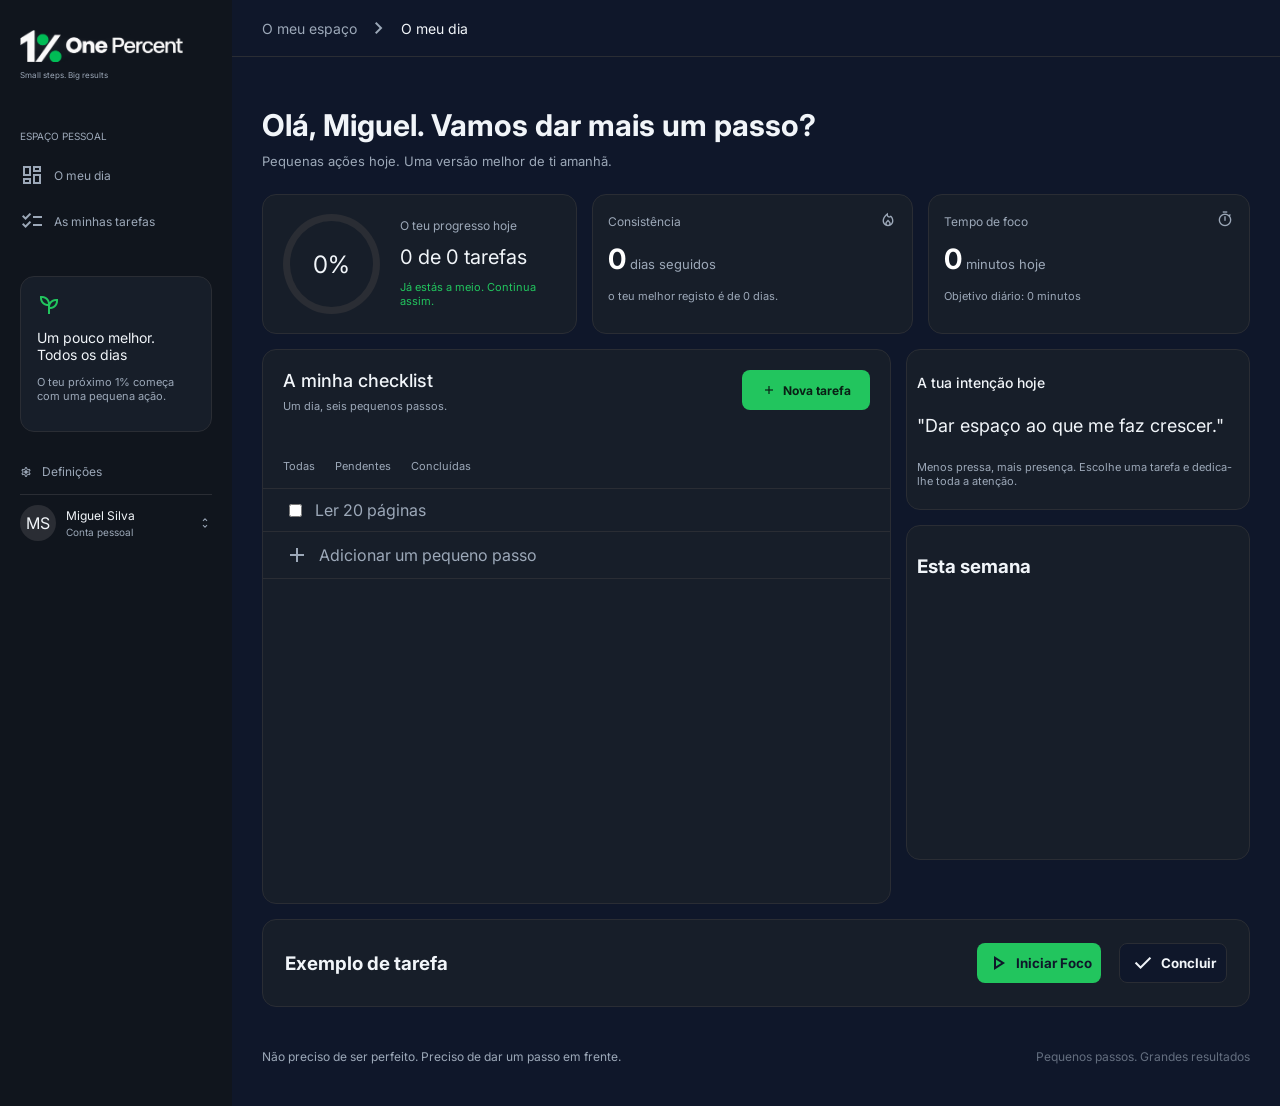
==== frontend/index.html @ 95ceb9ea "feat: add hamburger menu and improve dashboard layout" ====
<!DOCTYPE html>
<html lang="pt-PT">
<head>
    <meta charset="UTF-8">
    <meta name="viewport" content="width=device-width, initial-scale=1.0">
    <title>One Percent</title>
    <link href="https://fonts.googleapis.com/css2?family=Material+Symbols+Outlined" rel="stylesheet"/>
    <link rel="stylesheet" href="css/style.css">
    <link rel="stylesheet" href="css/responsive.css">
    <link rel="shortcut icon" href="images/logo_onepercent_icon.ico" type="image/x-icon">
</head>
<body>
    <aside id="barra-lateral">
        <div id="logo-one-percent">
            <img src="images/logo_onepercent.png" alt="logo one percent">
            <p class="letra-transparente">Small steps. Big results</p>
        </div>
        <article id="espaco-pessoal">
            <h3 class="letra-transparente">ESPAÇO PESSOAL</h3>
            <div class="pessoal-botao letra-transparente"><span class="material-symbols-outlined">dashboard</span>O meu dia</div>
            <div class="pessoal-botao letra-transparente"><span class="material-symbols-outlined">checklist</span>As minhas tarefas</div>
        </article>
        <article id="frase-motivacional">
            <span class="material-symbols-outlined">psychiatry</span>
            <div>Um pouco melhor. <br>Todos os dias</div>
            <p class="letra-transparente">O teu próximo 1% começa com uma pequena ação.</p>
        </article>
        <article id="area-pessoal">
            <div class="letra-transparente" id="definicoes">
                <span class="material-symbols-outlined">settings</span>
                <div>Definições</div>
            </div>
            <div id="pessoal">
                <div id="pessoal-icone">MS</div>
                <span id="pessoal-nome-conta">
                    <div id="pessoal-nome">Miguel Silva</div>
                    <div id="pessoal-conta" class="letra-transparente">Conta pessoal</div>
                </span>
                <span class="material-symbols-outlined letra-transparente">unfold_more</span>
            </div>
        </article>
    </aside>

    <div id="app-content">
        <header>
            <button type="button" id="btn-menu" class="mobile-menu-toggle">
                <span class="material-symbols-outlined">menu</span>
            </button>
            <div class="letra-transparente">O meu espaço </div> 
            <span class="material-symbols-outlined letra-transparente">chevron_right</span>
            <div>O meu dia</div>
        </header>
        
        <main>
            <h1>Olá, Miguel. Vamos dar mais um passo?</h1>
            <h2 class="letra-transparente">Pequenas ações hoje. Uma versão melhor de ti amanhã.</h2>
            <section id="progresso-diario">
                <article id="cartao1">
                        <div id="circulo-progresso">
                           0%
                        </div>
                        <div id="progresso-info">
                            <p id="progresso-titulo" class="letra-transparente">O teu progresso hoje</p>
                            <h3>0 de 0 tarefas</h3>
                            <p id="progresso-feedback">Já estás a meio. Continua assim.</p>
                        </div>
                </article>
                <article id="cartao2">
                    <div>
                        <h3 class="letra-transparente">Consistência</h3>
                            <p id="consistencia-dias" class="letra-transparente"><span class="num-grande">0</span> dias seguidos</p>
                            <p id="consistencia-registo" class="letra-transparente">o teu melhor registo é de 0 dias.</p>
                    </div>
                    <div>
                        <span class="material-symbols-outlined icone-progresso">local_fire_department</span>
                    </div>
                </article>
                <article id="cartao3">
                    <div>
                        <h3 class="letra-transparente">Tempo de foco</h3>
                        <p id="tempo-minuto" class="letra-transparente"><span class="num-grande">0</span> minutos hoje</p>
                        <p id="tempo-objetivo" class="letra-transparente">Objetivo diário: 0 minutos</p>
                    </div>
                    <div>
                        <span class="material-symbols-outlined icone-progresso">timer</span>
                    </div>
                </article>
            </section>
            <div id="conteudo-centro">
                <section id="checklist">
                    <div id="topo-checklist">
                        <div>
                            <h3>A minha checklist</h3>
                            <p class="letra-transparente">Um dia, seis pequenos passos.</p>
                        </div>
                        <div class="botao" id="topo-botao"><span class="material-symbols-outlined">add</span>Nova tarefa</div>
                    </div>
                    <nav id="nav-checklist">
                        <ul class="letra-transparente">
                            <li>Todas</li>
                            <li>Pendentes</li>
                            <li>Concluídas</li>
                        </ul>
                    </nav>
                    <nav id="tarefas-checklist">
                        <ul class="letra-transparente">
                            <li>
                                <input type="checkbox" name="tarefa-leitura" id="itarefa-leitura">
                                <label for="itarefa-leitura">Ler 20 páginas</label>
                            </li>
                            <li>
                                <span class="material-symbols-outlined">add</span>Adicionar um pequeno passo
                            </li>
                        </ul>
                    </nav>
                </section>
                <section id="tua-intencao">
                    <article id="intencao-hoje">
                        <h3>A tua intenção hoje</h3>
                        <h4>"Dar espaço ao que me faz crescer."</h4>
                        <p class="letra-transparente">Menos pressa, mais presença. Escolhe uma tarefa e dedica-lhe toda a atenção.</p>
                    </article>
                    <article id="esta-semana">
                        <h3>Esta semana</h3>
                    </article>
                </section>
            </div>
            <section id="temporizador">
               <h3>Exemplo de tarefa</h3>
               <div>
                   <button class="botao" id="temporizador-iniciar">
                    <span class="material-symbols-outlined">play_arrow</span>
                    Iniciar Foco
                    </button>
                   <button class="botao" id="temporizador-check">
                    <span class="material-symbols-outlined">check</span>
                    Concluir
                   </button>
               </div>
            </section>
        </main>
        <footer>
                <p class="letra-transparente">Não preciso de ser perfeito. Preciso de dar um passo em frente.</p>
                <p class="letra-transparente" id="paragrafo-final">Pequenos passos. Grandes resultados</p>
        </footer>
    </div>
    <script src="js/script.js"></script>
</body>
</html>
---- frontend/css/style.css ----
@charset "UTF-8";
@font-face {
    font-family: 'Inter';
    src: url('../fonts/Inter/Inter-VariableFont_opsz\,wght.ttf') format('truetype');
    font-weight: 100 900; 
    font-style: normal;
}

/* 1. Definições gerais */

.mobile-menu-toggle {
    display: none;  
}

:root {
    --background: #0F172A;
    --sidebar: #10151d;
    --text: #f1f5f9;
    --text-muted: #9ca8b8;
    --primary: #20d879;
    --border: #2A2D34; 
    --card: #171E29;
    --texto-verde: #22c55e;
    --texto-botao: #092015;
}

* {
    box-sizing: border-box;
}

body {
    margin: 0;
    padding: 0;
    font-family: 'Inter', sans-serif;
    background-color: var(--background);
    color: var(--text);
    display: flex;
}

/* 2. Estrutura principal */

aside {
    max-width: 232px;
    width: 100%;
    padding: 30px 20px;
    min-height: 100vh;
    display: flex;
    flex-direction: column;
    gap: 32px;
    background-color: var(--sidebar);
}

#app-content {
    flex: 1;
    min-width: 0;
}

header {
    padding: 16px 16px 16px 30px;
    display: flex;
    align-items: center;
    border-bottom: 1px solid var(--border);
    gap: 10px;
}

header > div, header > span {
    font-size: 14px;
}

main {
    padding: 30px;
}

main > h2 {
    margin: 10px 0px 25px 0px;
    font-size: 13px;
}

main > h1 {
    margin-bottom: 0px;
    font-size: 30px;
}

#progresso-diario {
    display: flex;
    flex-direction: row;
    gap: 15px;
}

#progresso-diario > article {
    max-width: 363px;  
    width: 100%;
    min-height: 140px;
    height: auto;
}

#cartao1 {
    background-color: var(--card);
    border: 1px solid var(--border);
    border-radius: 14px;
    padding: 0px 10px;
    display: flex;
    flex-direction: row;
    display: flex;
    align-items: center;
    justify-content: center;
    gap: 10px;
}

#circulo-progresso {
    display: flex;
    align-items: center;
    justify-content: center;
    border: 7px solid var(--border);
    width: 100px;
    height: 100px;
    border-radius: 50%;
    font-size: 24px;
    margin: 10px;
}

#progresso-info {
    display: inline-block;
    margin: 0px;
    padding: 0px;
}

#progresso-titulo {
    font-size: 12px;
    margin-top: 17px;
}

#progresso-info > h3 {
    font-weight: normal;
    margin-bottom: 5px;
    margin-top: 0px;
    font-size: 20px;
}

#progresso-feedback {
    font-size: 11px;
    font-weight: normal;
    color: var(--texto-verde);
    margin-bottom: 20px;
}

#cartao2 {
    background-color: var(--card);
    border: 1px solid var(--border);
    border-radius: 14px;
    padding: 15px;
    display: flex;
    flex-direction: row;
    display: flex;
    justify-content: space-between;
    gap: 10px;
}

#cartao3 {
    background-color: var(--card);
    border: 1px solid var(--border);
    border-radius: 14px;
    padding: 15px;
    display: flex;
    flex-direction: row;
    display: flex;
    justify-content: space-between;
    gap: 10px;
}

.letra-transparente {
    font-weight: normal;
    color: var(--text-muted);
}

#cartao2 h3 {
    font-size: 12px;
    margin-top: 4px;
    margin: 4px 0px 10px 0px;
}

.num-grande {
    font-size: 28px;
    font-weight: bold;
    color: white;
}

#consistencia-dias {
    font-size: 13px;

}

#consistencia-registo {
    font-size: 11px;
}

.icone-progresso {
    color: var(--text-muted);
    font-size: 18px;
}

#cartao3 h3 {
    font-size: 12px;
    margin: 4px 0px 10px 0px;
}

#tempo-minuto {
    font-size: 13px;
}

#tempo-objetivo {
    font-size: 11px;
}

#checklist {
    background-color: var(--card);
    max-width: 700px;
    width: 100%;
    min-height: 554px;
    border: 1px solid var(--border);
    border-radius: 14px;
    height: auto;
    margin: 15px 0px;
}

#topo-checklist {
    display: flex;
    flex-direction: row;
    justify-content: space-between;
    padding: 20px;
}

#topo-checklist h3 {
    font-size: 18px;
    font-weight: 500;
    margin: 0px;
}

#topo-checklist p {
    font-size: 11px;
    margin: 8px 0px 10px 0px;
}

.botao {
    display: flex;
    align-items: center;
    justify-content: center;
    max-width: 128px;
    width: 100%;
    height: 40px;
    border-radius: 8px;
    gap: 6px;
}

#topo-botao {
    background-color: var(--texto-verde);
    color: var(--texto-botao);
    font-size: 12px;
    font-weight: bold;
}

#topo-botao > span {
    font-size: 16px;
}

#nav-checklist {
    width: 100%;
}

#nav-checklist > ul {
    display: flex;
    flex-direction: row;
    list-style-type: none;
    gap: 20px;
    padding-bottom: 15px;
    border-bottom: 1px solid var(--border);
    padding-left: 20px;
    margin-bottom: 0px;
}

#nav-checklist li {
    font-size: 11px;
}

#tarefas-checklist > ul {
    list-style-type: none;
    padding: 0px;
    margin: 0px;
}

#tarefas-checklist li {
    border-bottom: 1px solid var(--border);
    padding: 11px 0px 11px 22px;
    display: flex;
    align-items: center;
    gap: 10px;
}

#conteudo-centro {
    display: flex;
    flex-direction: row;
}

#tua-intencao {
    max-width: 344px;
    width: 100%;
    min-height: 555px;
    height: auto;
    margin: 15px 0px 15px 15px;
}

#intencao-hoje {
    border: 1px solid var(--border);
    background-color: var(--card);
    border-radius: 14px;
    padding: 10px;
}

#intencao-hoje > h3 {
    font-size: 14px;
    font-weight: 500;
}

#intencao-hoje > h4 {
    font-size: 18px;
    font-weight: normal;
}

#intencao-hoje > p {
    font-size: 11px;
}

#esta-semana {
    max-width: 344px;
    width: 100%;
    min-height: 335px;
    height: auto;
    background-color: var(--card);
    border: 1px solid var(--border);
    border-radius: 14px;
    margin-top: 15px;
    padding: 10px;
}


#logo-one-percent {
    display: flex;
    flex-direction: column;
    max-width: 163px;
    width: 100%;
    height: 55px;
    height: auto;
}

#logo-one-percent > img {
    width: 100%;
}

#logo-one-percent > p {
    font-size: 8px;
    align-self: flex-start;
}


#espaco-pessoal > h3 {
    font-size: 10px;
}

.pessoal-botao {
    display: flex;
    align-items: center;
    gap: 10px;
    border-radius: 8px;
    font-size: 12px;
    height: 46px;
}

#frase-motivacional {
    min-height: 156px;
    height: auto;
    background-color: var(--card);
    border: 1px solid var(--border);
    border-radius: 14px;
    padding: 16px;
}

#frase-motivacional > span {
    color: var(--texto-verde);
    margin-bottom: 12px
}

#frase-motivacional > div {
    font-size: 14px;
    margin-bottom: 12px;
}

#frase-motivacional > p {
    font-size: 11px;
}

#definicoes {
    display: flex;
    align-items: center;
    font-size: 12px;
    padding-bottom: 15px;
    border-bottom: 1px solid var(--border);
    gap: 10px;
}

#definicoes > span {
    font-size: 12px;
}

#pessoal {
    display: flex;
    gap: 10px;
    margin: 10px 0px;
}

#pessoal-icone {
    display: flex;
    align-items: center;
    justify-content: center;
    background-color: var(--border);
    border-radius: 50%;
    width: 36px;
    height: 36px;
    justify-self: left;
    align-self: center;
}

#pessoal-nome-conta {
    display: flex;
    flex-direction: column;
    width: 122px;
}

#pessoal-nome {
    font-size: 12px;
    margin-bottom: 3px;
}

#pessoal-conta {
    font-size: 10px;
}

#pessoal > span {
    font-size: 14px;
    justify-self: right;
    align-self: center;
}

#temporizador {
    width: 100%;
    min-height: 88px;
    height: 100%;
    display: flex;
    flex-direction: row;
    justify-content: space-between;
    background-color: var(--card);
    border: 1px solid var(--border);
    border-radius: 14px;
    align-items: center;
    padding: 0px 22px;
}

#temporizador > div {
    display: flex;
    flex-direction: row;    
    gap: 18px;
}

#temporizador-iniciar {
    border: none;
    background-color: var(--texto-verde);
    color: var(--background);
    width: 124px;
}

#temporizador-check {
    background-color: var(--background);
    color: var(--text);
    border: 1px solid var(--border);
    width: 108px;
}

#temporizador button {
    font-weight: bold;
    font-family: 'Inter', sans-serif;
}

#temporizador button > span {
    font-weight: lighter;
}

footer {
    display: flex;
    justify-content: space-between;
    padding: 0px 30px 30px;
}

footer p {
    font-size: 12px;
}

#paragrafo-final {
    font-size: 12px;
    opacity: 60%;
}
---- frontend/css/responsive.css ----
@charset "UTF-8";

/* Estilos responsivos do One Percent */

/* Laptop pequeno */
@media screen and (max-width: 1200px) {
    #circulo-progresso {
        max-width: 66px;
        height: 66px;
        font-size: 17px;
    }

    #progresso-titulo {
        font-size: 10px;
    }

    #progresso-info > h3 {
        font-size: 16px;
    }

    #progresso-feedback {
        font-size: 10px;
    }

    #tua-intencao {
        max-width: 231px;
    }
}

/* Tablet */
@media screen and (max-width: 768px) {
    .mobile-menu-toggle {
        display: inline-flex;
        background: none;
        border: none;
        color: var(--text);
        cursor: pointer;
    }

    #barra-lateral {
        position: fixed;
        top: 0;
        left: -250px;  
        width: 250px;
        height: 100vh;
        z-index: 1000;  
        transition: left 0.3s ease-in-out;  
    }

    #barra-lateral.active {
        left: 0;
        box-shadow: 0 0 0 10000px rgba(0, 0, 0, 0.5);
    }
    
    #tua-intencao {
        max-width: 208px;
        display: flex;
        flex-direction: row;
        max-width: 708px;
        width: 100%;
        min-height: 0px;
        margin: 15px 15px 15px 0px;
        gap: 15px;
    }

    #esta-semana {
        min-height: 160px;
        margin-top: 0px;
    }

    #progresso-diario {
        display: flex;
        flex-flow: row wrap;
        gap: 15px;
    }

    #progresso-diario > article {
        flex: 1 1 45%;
        min-width: 280px;
        max-width: 708px;
        width: 100%;
    }

    #checklist, #intencao-hoje, #esta-semana {
        width: 100% !important;
        max-width: 100% !important;
    }

    #cartao3 {
        width: 100vw;
    }

    #conteudo-centro {
        display: flex;
        flex-direction: column;
    }

}

/* Telemóvel */
@media screen and (max-width: 480px) {

}
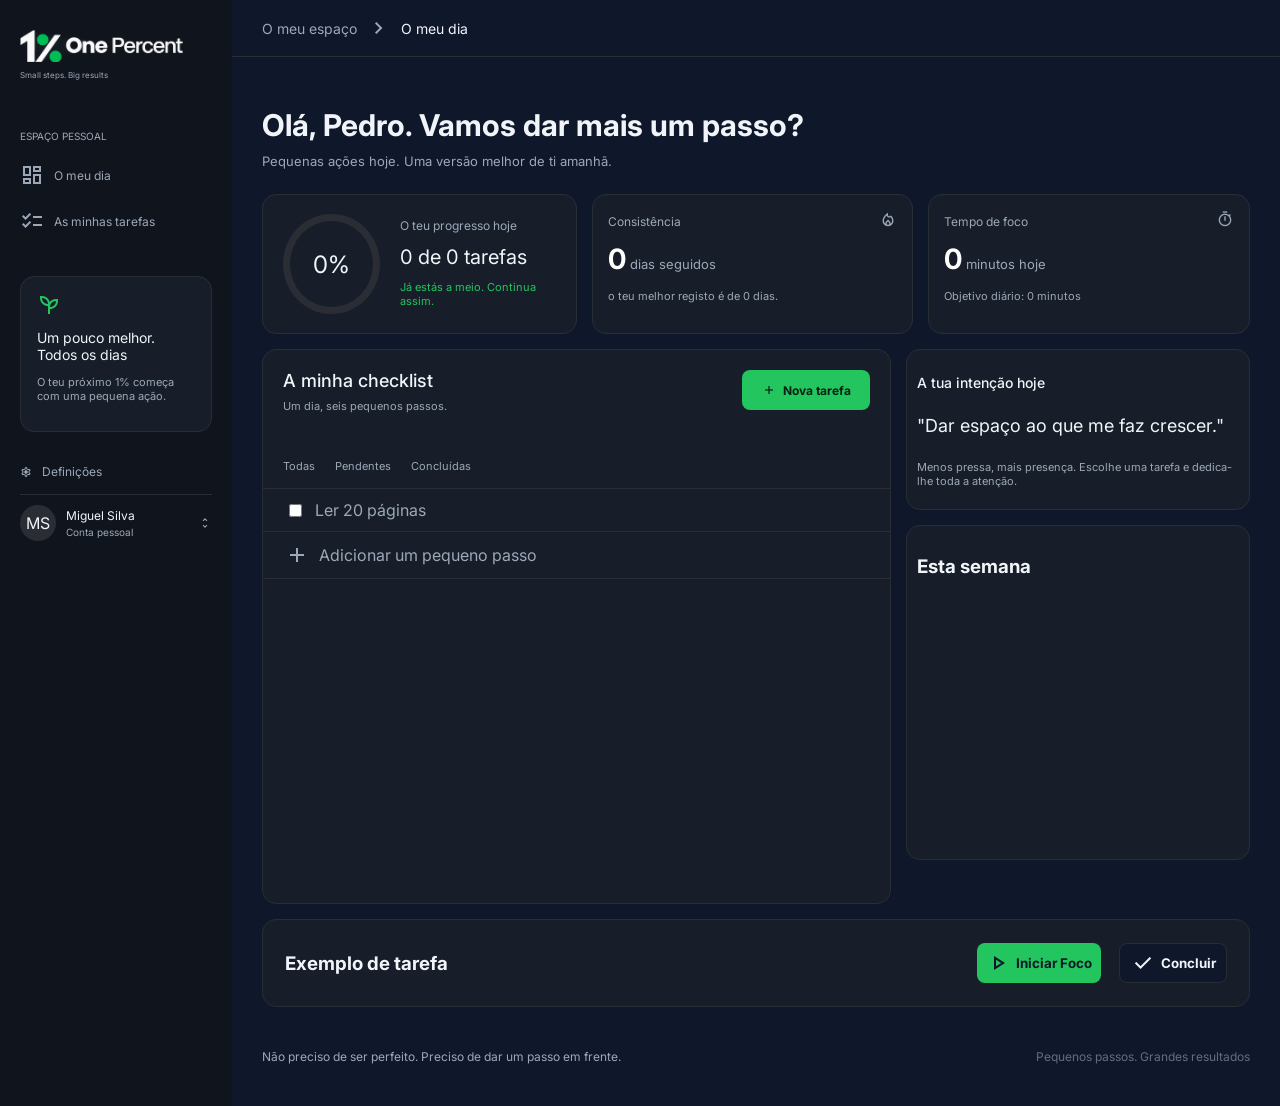
==== commit 78028213: "style: optimize layout for mobile screens" ====
--- a/frontend/index.html
+++ b/frontend/index.html
@@ -52,7 +52,7 @@
         </header>
         
         <main>
-            <h1>Olá, Miguel. Vamos dar mais um passo?</h1>
+            <h1>Olá, Pedro. Vamos dar mais um passo?</h1>
             <h2 class="letra-transparente">Pequenas ações hoje. Uma versão melhor de ti amanhã.</h2>
             <section id="progresso-diario">
                 <article id="cartao1">
--- a/frontend/css/responsive.css
+++ b/frontend/css/responsive.css
@@ -1,7 +1,3 @@
-@charset "UTF-8";
-
-/* Estilos responsivos do One Percent */
-
 /* Laptop pequeno */
 @media screen and (max-width: 1200px) {
     #circulo-progresso {
@@ -53,19 +49,19 @@
     }
     
     #tua-intencao {
-        max-width: 208px;
         display: flex;
         flex-direction: row;
-        max-width: 708px;
+        max-width: 100%;
         width: 100%;
         min-height: 0px;
-        margin: 15px 15px 15px 0px;
+        margin: 15px 0px;
         gap: 15px;
     }
 
     #esta-semana {
         min-height: 160px;
         margin-top: 0px;
+        max-width: 100%;
     }
 
     #progresso-diario {
@@ -76,8 +72,8 @@
 
     #progresso-diario > article {
         flex: 1 1 45%;
-        min-width: 280px;
-        max-width: 708px;
+        min-width: 240px;
+        max-width: 100%;
         width: 100%;
     }
 
@@ -86,18 +82,91 @@
         max-width: 100% !important;
     }
 
-    #cartao3 {
-        width: 100vw;
-    }
-
     #conteudo-centro {
         display: flex;
         flex-direction: column;
     }
-
 }
 
 /* Telemóvel */
 @media screen and (max-width: 480px) {
+    main {
+        padding: 15px;
+    }
 
-}+    main h1 {
+        font-size: 18px; 
+        line-height: 1.3;
+    }
+
+    #progresso-diario > article {
+        flex: 1 1 100%;
+        min-width: 0;      
+        width: 100%;       
+        max-width: 100%;   
+    }
+
+    #circulo-progresso {
+        width: 80px;
+        height: 80px;
+        max-width: 80px;
+        min-width: 80px;
+        font-size: 20px;
+    }
+
+    #progresso-info > h3 {
+        font-size: 16px;
+    }
+
+    #tua-intencao {
+        flex-direction: column;
+        margin: 15px 0px; 
+        width: 100%;
+    }
+
+    #temporizador {
+        flex-direction: column;
+        align-items: flex-start;
+        padding: 15px;
+        gap: 15px;
+    }
+
+    #temporizador h3 {
+        font-size: 14px;
+    }
+
+    #temporizador > div {
+        display: flex;
+        gap: 10px;
+        width: 100%;
+    }
+
+    .botao {         
+        flex: 1;
+        width: auto;
+        max-width: none;   
+        min-width: 0px;      
+        font-size: 11px;   
+        padding: 10px 4px;  
+        white-space: nowrap; 
+        justify-content: center;
+        align-items: center;
+    }
+
+    #temporizador-iniciar {
+        max-width: none; 
+    }
+
+    footer {
+        flex-direction: column;
+        align-items: center;
+        text-align: center;
+        gap: 10px;
+    }
+
+    footer p, #paragrafo-final {
+        font-size: 10px;   
+        opacity: 0.7;
+    }
+}
+
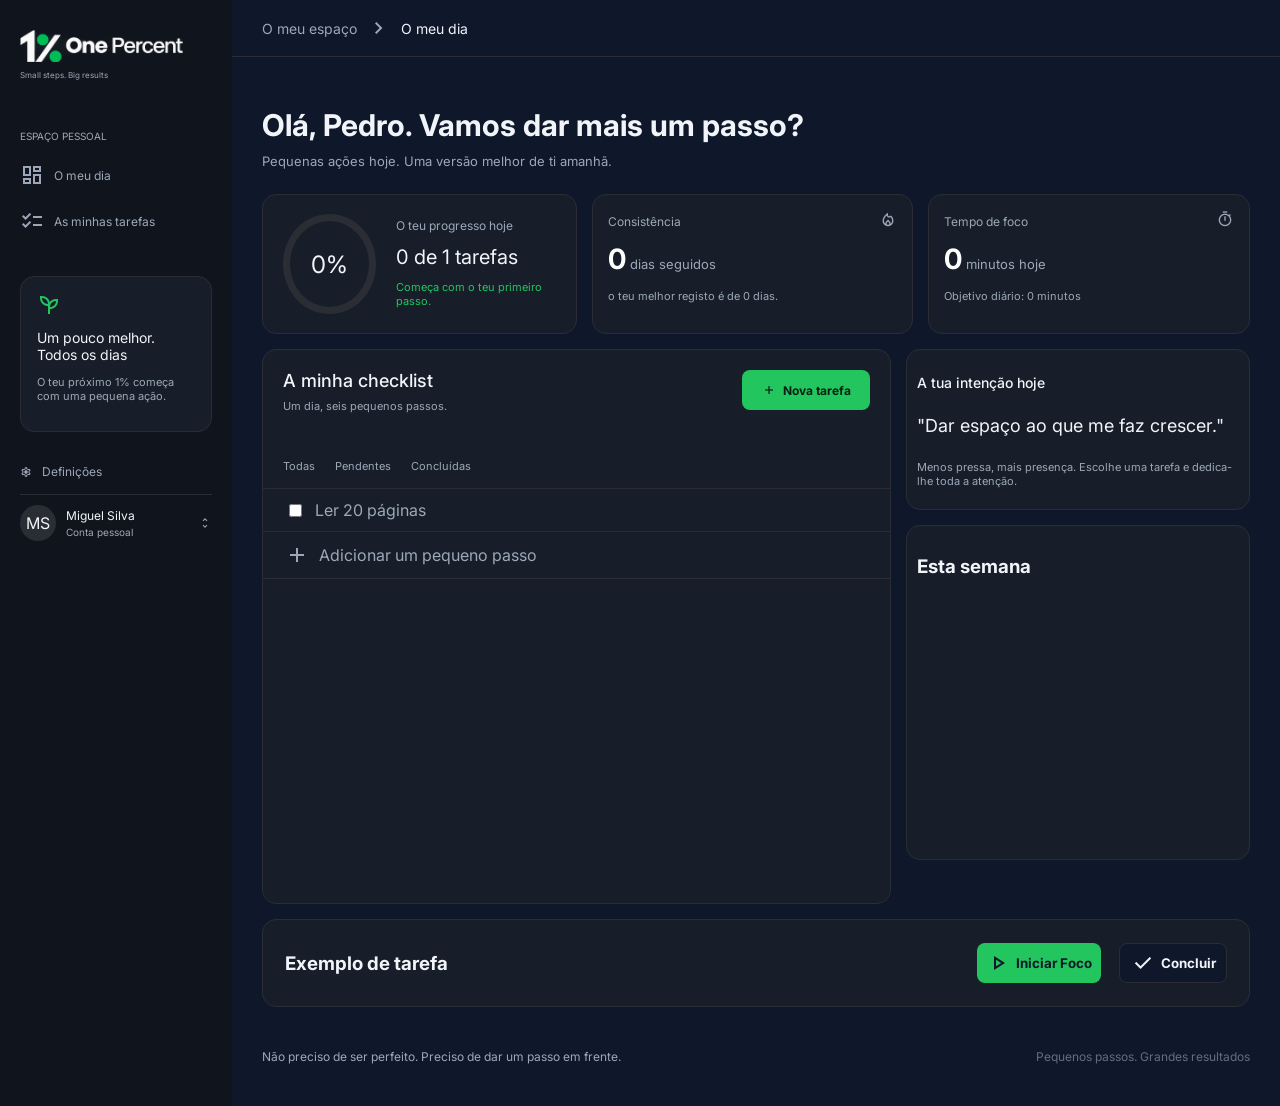
==== commit 64a15f32: "feat: add JavaScript interactions to dashboard and forms" ====
--- a/frontend/index.html
+++ b/frontend/index.html
@@ -103,11 +103,7 @@
                         </ul>
                     </nav>
                     <nav id="tarefas-checklist">
-                        <ul class="letra-transparente">
-                            <li>
-                                <input type="checkbox" name="tarefa-leitura" id="itarefa-leitura">
-                                <label for="itarefa-leitura">Ler 20 páginas</label>
-                            </li>
+                        <ul class="letra-transparente" id="lista-tarefas-ul">
                             <li>
                                 <span class="material-symbols-outlined">add</span>Adicionar um pequeno passo
                             </li>
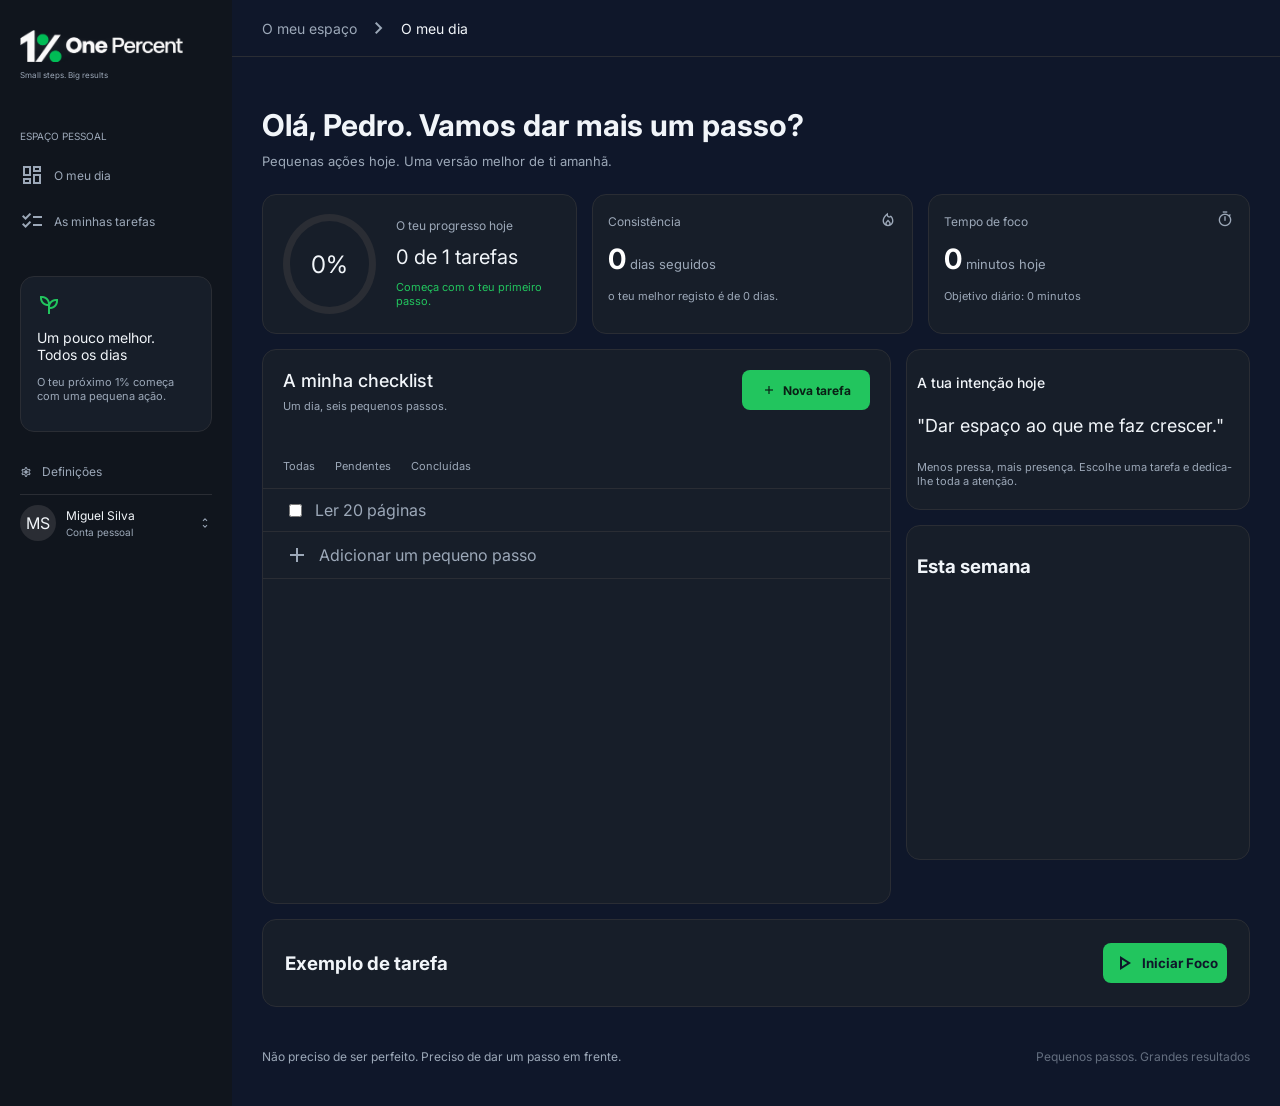
==== commit d40296c1: "style: add animations to dashboard buttons" ====
--- a/frontend/index.html
+++ b/frontend/index.html
@@ -128,7 +128,7 @@
                     <span class="material-symbols-outlined">play_arrow</span>
                     Iniciar Foco
                     </button>
-                   <button class="botao" id="temporizador-check">
+                   <button class="botao escondido" id="temporizador-check">
                     <span class="material-symbols-outlined">check</span>
                     Concluir
                    </button>
--- a/frontend/css/style.css
+++ b/frontend/css/style.css
@@ -252,11 +252,35 @@
     gap: 6px;
 }
 
+.botao:active {
+    animation: pulsoInstantaneo 0.15s ease-out;
+    }
+
+    @keyframes pulsoInstantaneo {
+    0% {
+        transform: scale(1);
+    }
+    50% {
+        transform: scale(1.1); 
+    }
+    100% {
+        transform: scale(1);
+    }
+}
+
 #topo-botao {
     background-color: var(--texto-verde);
     color: var(--texto-botao);
     font-size: 12px;
     font-weight: bold;
+    transition: all 0.3s ease-in-out;
+    cursor: pointer;
+}
+
+#topo-botao:hover {
+    box-shadow: 0 0 15px 5px #00ff88;
+    background-color: #00ff88;
+    color: #111;
 }
 
 #topo-botao > span {
@@ -475,6 +499,20 @@
     background-color: var(--texto-verde);
     color: var(--background);
     width: 124px;
+    cursor: pointer;
+    transition: all 0.3s ease-in-out;
+}
+
+#temporizador-iniciar:hover {
+    box-shadow: 0 0 15px 5px #00ff88;
+    background-color: #00ff88;
+    color: #111;
+}
+
+#temporizador-iniciar.em-pausa:hover {
+    background-color: #be123c !important; 
+    box-shadow: 0 0 15px 5px #e11d48;   
+    color: #ffffff !important;
 }
 
 #temporizador-check {
@@ -482,6 +520,7 @@
     color: var(--text);
     border: 1px solid var(--border);
     width: 108px;
+    cursor: pointer;
 }
 
 #temporizador button {
@@ -493,6 +532,15 @@
     font-weight: lighter;
 }
 
+#temporizador-check:hover {
+    background-color: #00ff88 !important;
+    box-shadow: 0 0 15px 5px #00ff88;
+    color: #111111 !important;
+    transition: all 0.3s ease-in-out;
+}
+
+
+
 footer {
     display: flex;
     justify-content: space-between;
@@ -506,4 +554,9 @@
 #paragrafo-final {
     font-size: 12px;
     opacity: 60%;
-}+}
+
+.escondido {
+    display: none !important;
+}
+
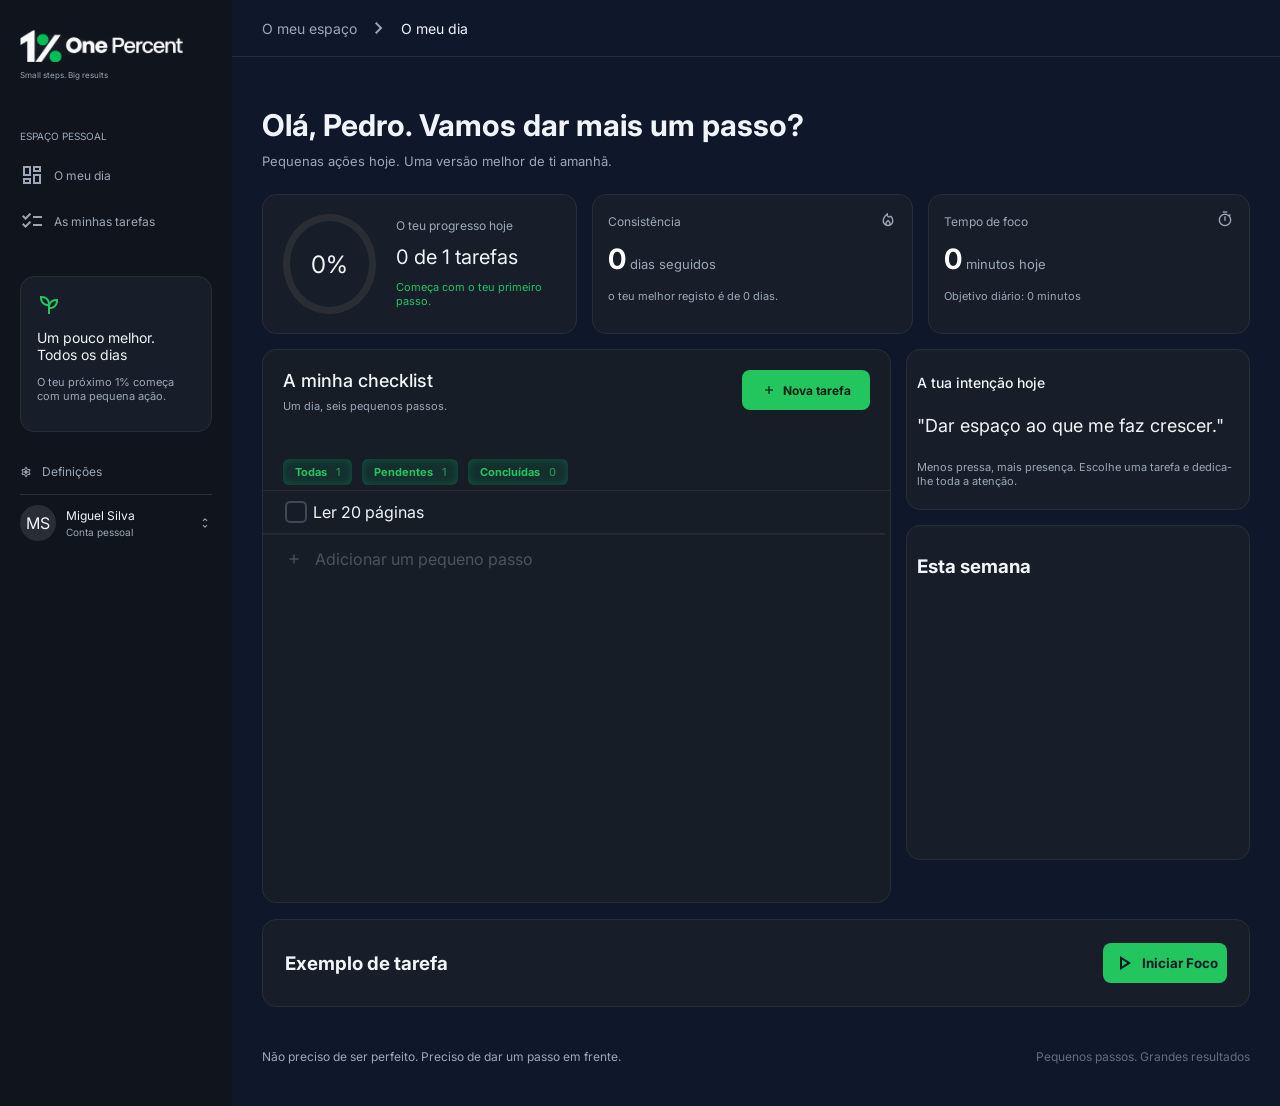
==== commit fecd02d9: "feat: implement responsive frontend and interactive features" ====
--- a/frontend/index.html
+++ b/frontend/index.html
@@ -97,14 +97,14 @@
                     </div>
                     <nav id="nav-checklist">
                         <ul class="letra-transparente">
-                            <li>Todas</li>
-                            <li>Pendentes</li>
-                            <li>Concluídas</li>
+                            <li>Todas <span id="contador-todas">0</span></li>
+                            <li>Pendentes <span id="contador-pendentes">0</span></li>
+                            <li>Concluídas <span id="contador-concluidas">0</span></li>
                         </ul>
                     </nav>
                     <nav id="tarefas-checklist">
-                        <ul class="letra-transparente" id="lista-tarefas-ul">
-                            <li>
+                        <ul id="lista-tarefas-ul">
+                            <li class="letra-transparente">
                                 <span class="material-symbols-outlined">add</span>Adicionar um pequeno passo
                             </li>
                         </ul>
--- a/frontend/css/style.css
+++ b/frontend/css/style.css
@@ -213,10 +213,13 @@
 }
 
 #checklist {
-    background-color: var(--card);
+    display: flex;
+    flex-direction: column;
+    position: relative;
     max-width: 700px;
     width: 100%;
-    min-height: 554px;
+    max-height: 554px;
+    background-color: var(--background-card, #161d26);
     border: 1px solid var(--border);
     border-radius: 14px;
     height: auto;
@@ -295,15 +298,98 @@
     display: flex;
     flex-direction: row;
     list-style-type: none;
-    gap: 20px;
+    gap: 10px;
     padding-bottom: 15px;
     border-bottom: 1px solid var(--border);
-    padding-left: 20px;
+    padding: 0px 0px 0px 20px;
     margin-bottom: 0px;
+}
+
+#nav-checklist li span {
+    margin-left: 6px;
+    font-weight: normal;
+    color: var(--texto-verde, #00ff88); 
+    opacity: 0.8;
 }
 
 #nav-checklist li {
     font-size: 11px;
+    cursor: pointer;
+    padding: 6px 12px;
+    border-radius: 6px;
+    transition: color 0.2s ease-in-out, background-color 0.2s ease-in-out, box-shadow 0.2s ease-in-out;
+    margin-bottom: 5px;
+}
+
+#nav-checklist li:hover {
+    color: #ffffff;
+    background-color: rgba(255, 255, 255, 0.05);
+}
+
+#nav-checklist li:not(.letra-transparente) {
+    color: var(--texto-verde, #00ff88) !important;
+    font-weight: bold !important;
+    background-color: rgba(0, 255, 136, 0.08);
+    box-shadow: inset 0 0 8px rgba(0, 255, 136, 0.2); 
+}
+
+#nav-checklist li:active {
+    transform: scale(0.95);
+    transition: transform 0.05s ease-in-out;
+}
+
+#lista-tarefas-ul {
+    display: flex;
+    flex-direction: column;
+    padding-bottom: 50px; 
+}
+
+#lista-tarefas-ul li:last-child {
+    position: sticky;
+    bottom: 0;
+    left: 0;
+    width: 100%;
+    background-color: #161d26;
+    border-top: 1px solid var(--border);
+    border-bottom: none !important; 
+    padding: 14px 0px 14px 22px !important;
+
+    color: var(--texto-secundario, rgba(255, 255, 255, 0.4)) !important;
+    opacity: 0.6;
+    font-weight: normal;
+    transition: opacity 0.2s ease-in-out, color 0.2s ease-in-out;
+}
+
+#lista-tarefas-ul li:last-child:hover {
+    opacity: 1;
+    color: var(--text, #ffffff) !important;
+    cursor: pointer;
+}
+
+#lista-tarefas-ul li:last-child input,
+#lista-tarefas-ul li:last-child label::before,
+#lista-tarefas-ul li:last-child label::after {
+    display: none !important;
+}
+
+#lista-tarefas-ul li:last-child span {
+    color: inherit;
+    font-size: 18px;
+}
+
+#tarefas-checklist {
+    flex: 1;
+    overflow-y: auto; 
+    padding-right: 5px; 
+}
+
+#tarefas-checklist::-webkit-scrollbar {
+    width: 6px;
+}
+
+#tarefas-checklist::-webkit-scrollbar-thumb {
+    background-color: var(--border, rgba(255, 255, 255, 0.1));
+    border-radius: 10px;
 }
 
 #tarefas-checklist > ul {
@@ -317,7 +403,64 @@
     padding: 11px 0px 11px 22px;
     display: flex;
     align-items: center;
-    gap: 10px;
+    gap: 12px;
+    position: relative; 
+}
+
+#tarefas-checklist li input[type="checkbox"] {
+    position: absolute;
+    opacity: 0;
+    cursor: pointer;
+    height: 0;
+    width: 0;
+}
+
+#tarefas-checklist li label {
+    cursor: pointer;
+    display: inline-flex;
+    align-items: center;
+    user-select: none;
+    padding-left: 28px; 
+    width: 100%;
+    min-height: 20px;
+}
+
+#tarefas-checklist li label::before {
+    content: "";
+    position: absolute;
+    left: 22px; 
+    top: 50%;
+    transform: translateY(-50%);
+    height: 18px;
+    width: 18px;
+    border: 2px solid #3f4857; 
+    border-radius: 5px; 
+    background-color: transparent;
+    transition: all 0.2s ease-in-out;
+}
+
+#tarefas-checklist li input[type="checkbox"]:checked + label::before {
+    background-color: var(--texto-verde, #00ff66);
+    border-color: var(--texto-verde, #00ff66);
+    box-shadow: 0 0 12px rgba(0, 255, 102, 0.6);
+}
+
+#tarefas-checklist li label::after {
+    content: "";
+    position: absolute;
+    left: 28px; 
+    top: 50%;
+    transform: translateY(-65%) rotate(45deg);
+    width: 4px;
+    height: 9px;
+    border: solid #111111;  
+    border-width: 0 2px 2px 0;
+    opacity: 0;
+    transition: opacity 0.15s ease-in-out;
+}
+
+#tarefas-checklist li input[type="checkbox"]:checked + label::after {
+    opacity: 1;
 }
 
 #conteudo-centro {
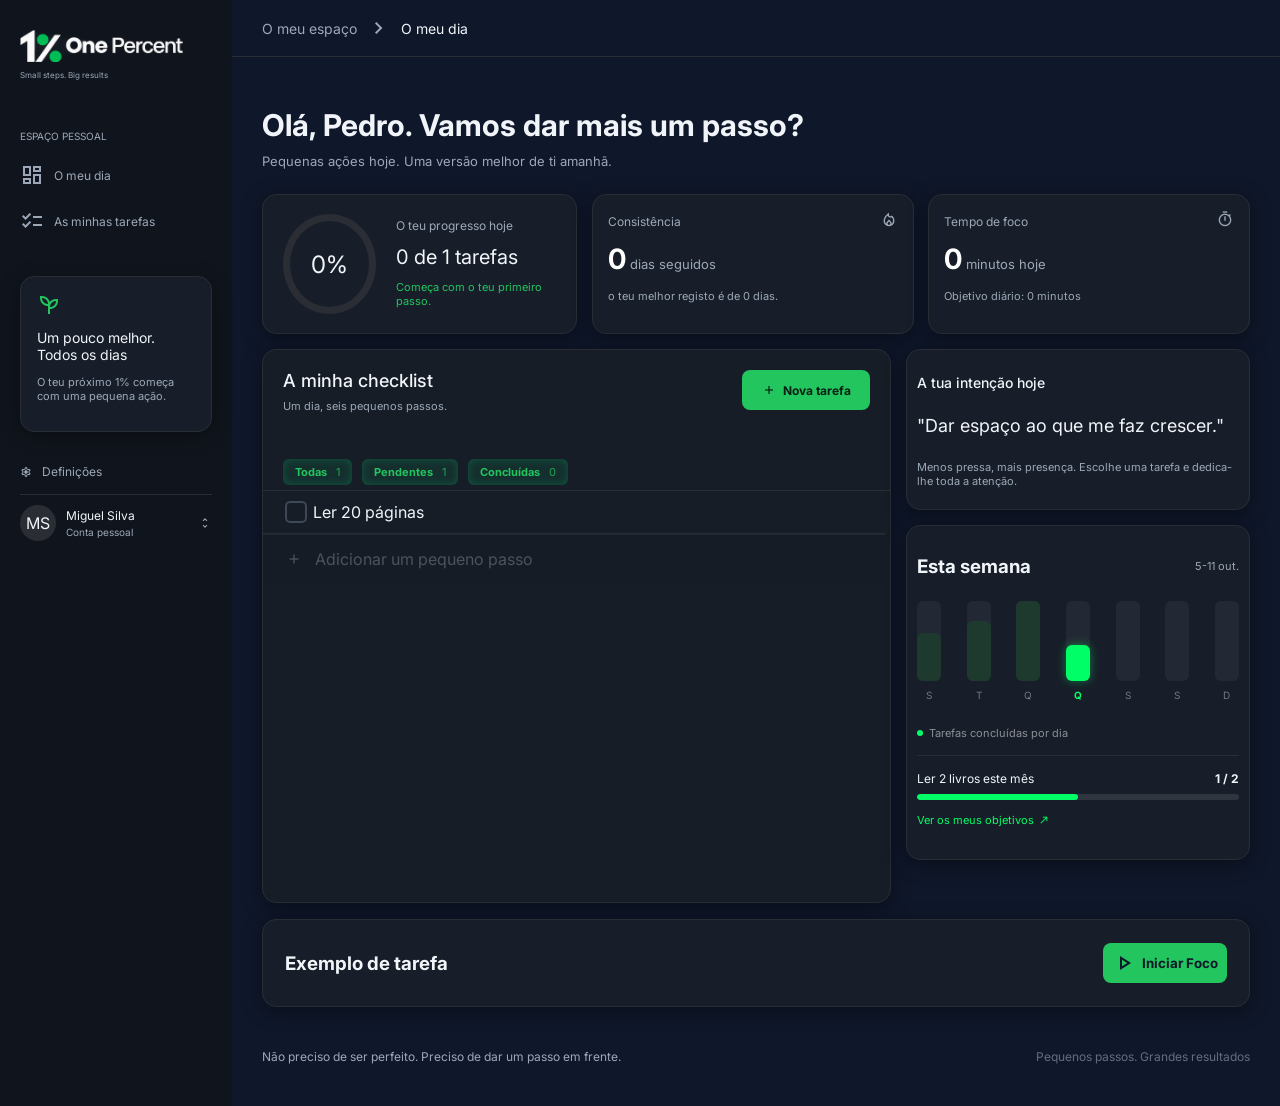
==== commit 1d113cdc: "feat: build static dashboard" ====
--- a/frontend/index.html
+++ b/frontend/index.html
@@ -117,7 +117,34 @@
                         <p class="letra-transparente">Menos pressa, mais presença. Escolhe uma tarefa e dedica-lhe toda a atenção.</p>
                     </article>
                     <article id="esta-semana">
-                        <h3>Esta semana</h3>
+                        <div id="esta-semana-topo">
+                            <h3>Esta semana</h3>
+                            <span class="letra-transparente data-semana">5-11 out.</span>
+                        </div>
+                        
+                        <!-- Gráfico estático (apenas visual para o MVP) -->
+                        <div id="grafico-semanal">
+                            <div class="barra-dia"><div class="progresso-barra" style="height: 60%;"></div><span>S</span></div>
+                            <div class="barra-dia"><div class="progresso-barra" style="height: 75%;"></div><span>T</span></div>
+                            <div class="barra-dia"><div class="progresso-barra" style="height: 100%;"></div><span>Q</span></div>
+                            <div class="barra-dia active"><div class="progresso-barra" style="height: 45%;"></div><span>Q</span></div>
+                            <div class="barra-dia"><div class="progresso-barra" style="height: 0%;"></div><span>S</span></div>
+                            <div class="barra-dia"><div class="progresso-barra" style="height: 0%;"></div><span>S</span></div>
+                            <div class="barra-dia"><div class="progresso-barra" style="height: 0%;"></div><span>D</span></div>
+                        </div>
+                        
+                        <p id="legenda-grafico"><span class="ponto-verde"></span> Tarefas concluídas por dia</p>
+                        
+                        <div id="objetivo-mensal-bloco">
+                            <div id="objetivo-texto">
+                                <span>Ler 2 livros este mês</span>
+                                <strong>1 / 2</strong>
+                            </div>
+                            <div id="barra-progresso-fundo">
+                                <div id="barra-progresso-preenchimento" style="width: 50%;"></div>
+                            </div>
+                            <a href="#" id="link-objetivos">Ver os meus objetivos <span class="material-symbols-outlined">north_east</span></a>
+                        </div>
                     </article>
                 </section>
             </div>
--- a/frontend/css/style.css
+++ b/frontend/css/style.css
@@ -167,6 +167,19 @@
     justify-content: space-between;
     gap: 10px;
 }
+
+#cartao1, #cartao2, #cartao3, #checklist, #intencao-hoje, #temporizador, #esta-semana, #frase-motivacional {
+    box-shadow: 0px 4px 20px rgba(0, 0, 0, 0.4);
+    transition: box-shadow 0.25s ease-in-out, transform 0.25s ease-in-out;
+    
+    will-change: transform, box-shadow; 
+}
+
+#cartao1:hover, #cartao2:hover, #cartao3:hover, #checklist:hover, #intencao-hoje:hover, #temporizador:hover, #esta-semana:hover, #frase-motivacional:hover {
+    transform: translateY(-2px);
+    box-shadow: 0px 8px 25px rgba(0, 0, 0, 0.5);
+}
+
 
 .letra-transparente {
     font-weight: normal;
@@ -507,7 +520,137 @@
     border-radius: 14px;
     margin-top: 15px;
     padding: 10px;
-}
+    display: flex;
+    flex-direction: column;
+    gap: 15px;
+}
+
+/* ==================== CARTÃO ESTA SEMANA (PLACEHOLDER MVP) ==================== */
+
+#esta-semana-topo {
+    display: flex;
+    justify-content: space-between;
+    align-items: center;
+}
+
+.data-semana {
+    font-size: 11px;
+}
+
+/* Gráfico de Barras */
+#grafico-semanal {
+    display: flex;
+    justify-content: space-between;
+    align-items: flex-end;
+    height: 100px;
+    padding: 10px 0;
+}
+
+.barra-dia {
+    display: flex;
+    flex-direction: column;
+    align-items: center;
+    gap: 8px;
+    width: 24px;
+    height: 100%;
+    justify-content: flex-end;
+}
+
+.progresso-barra {
+    width: 100%;
+    background-color: rgba(255, 255, 255, 0.05); /* Fundo da barra vazio */
+    border-radius: 6px;
+    height: 0;
+    position: relative;
+    min-height: 100%;
+}
+
+.progresso-barra::after {
+    content: '';
+    position: absolute;
+    bottom: 0;
+    left: 0;
+    width: 100%;
+    height: inherit; /* Puxa a altura definida no HTML inline */
+    background-color: #1e3a2f; /* Verde mais escuro padrão */
+    border-radius: 6px;
+}
+
+/* Dia atual (Q) ganha um verde mais vivo */
+.barra-dia.active .progresso-barra::after {
+    background-color: #00ff66;
+    box-shadow: 0 0 10px rgba(0, 255, 102, 0.4);
+}
+
+.barra-dia span {
+    font-size: 10px;
+    color: var(--texto-secundario, rgba(255, 255, 255, 0.4));
+}
+
+.barra-dia.active span {
+    color: #00ff66;
+    font-weight: bold;
+}
+
+#legenda-grafico {
+    font-size: 11px;
+    color: var(--texto-secundario, rgba(255, 255, 255, 0.5));
+    display: flex;
+    align-items: center;
+    gap: 6px;
+    border-bottom: 1px solid var(--border);
+    padding-bottom: 15px;
+    margin: 0;
+}
+
+.ponto-verde {
+    width: 6px;
+    height: 6px;
+    background-color: #00ff66;
+    border-radius: 50%;
+}
+
+/* Objetivo Mensal */
+#objetivo-mensal-bloco {
+    display: flex;
+    flex-direction: column;
+    gap: 8px;
+}
+
+#objetivo-texto {
+    display: flex;
+    justify-content: space-between;
+    font-size: 12px;
+}
+
+#barra-progresso-fundo {
+    width: 100%;
+    height: 6px;
+    background-color: rgba(255, 255, 255, 0.1);
+    border-radius: 3px;
+    overflow: hidden;
+}
+
+#barra-progresso-preenchimento {
+    height: 100%;
+    background-color: #00ff66;
+    border-radius: 3px;
+}
+
+#link-objetivos {
+    color: #00ff66;
+    font-size: 11px;
+    text-decoration: none;
+    display: inline-flex;
+    align-items: center;
+    gap: 4px;
+    margin-top: 5px;
+}
+
+#link-objetivos span {
+    font-size: 12px;
+}
+
 
 
 #logo-one-percent {
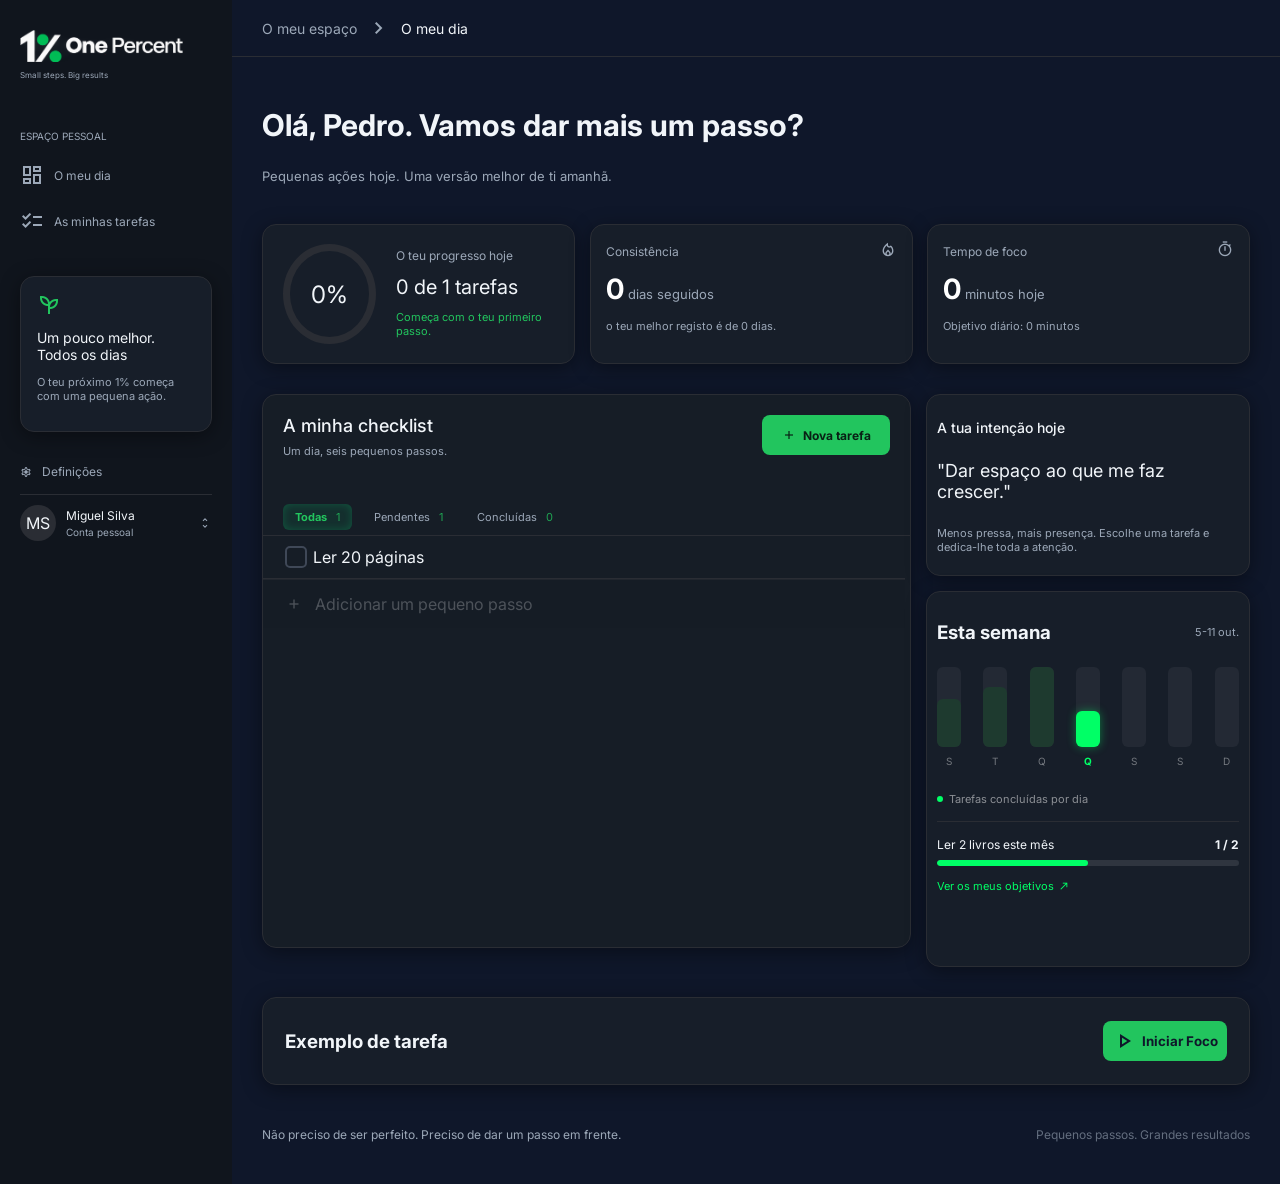
==== commit e5993e76: "style: optimize dashboard responsiveness across screen sizes 2" ====
--- a/frontend/index.html
+++ b/frontend/index.html
@@ -98,8 +98,8 @@
                     <nav id="nav-checklist">
                         <ul class="letra-transparente">
                             <li>Todas <span id="contador-todas">0</span></li>
-                            <li>Pendentes <span id="contador-pendentes">0</span></li>
-                            <li>Concluídas <span id="contador-concluidas">0</span></li>
+                            <li class="letra-transparente">Pendentes <span id="contador-pendentes">0</span></li>
+                            <li class="letra-transparente">Concluídas <span id="contador-concluidas">0</span></li>
                         </ul>
                     </nav>
                     <nav id="tarefas-checklist">
--- a/frontend/css/style.css
+++ b/frontend/css/style.css
@@ -52,7 +52,9 @@
 
 #app-content {
     flex: 1;
-    min-width: 0;
+    width: 100%;
+    display: flex;
+    flex-direction: column;
 }
 
 header {
@@ -69,6 +71,11 @@
 
 main {
     padding: 30px;
+    width: 100%;
+    max-width: 100%;
+    display: flex;
+    flex-direction: column;
+    gap: 15px;
 }
 
 main > h2 {
@@ -85,13 +92,15 @@
     display: flex;
     flex-direction: row;
     gap: 15px;
+    width: 100%;
 }
 
 #progresso-diario > article {
-    max-width: 363px;  
+    min-width: 250px; 
     width: 100%;
     min-height: 140px;
     height: auto;
+    flex: 1;
 }
 
 #cartao1 {
@@ -227,9 +236,9 @@
 
 #checklist {
     display: flex;
+    flex: 2;
     flex-direction: column;
     position: relative;
-    max-width: 700px;
     width: 100%;
     max-height: 554px;
     background-color: var(--background-card, #161d26);
@@ -479,10 +488,13 @@
 #conteudo-centro {
     display: flex;
     flex-direction: row;
+    width: 100%;
 }
 
 #tua-intencao {
-    max-width: 344px;
+    flex: 1;
+    display: flex;
+    flex-direction: column;
     width: 100%;
     min-height: 555px;
     height: auto;
@@ -511,9 +523,8 @@
 }
 
 #esta-semana {
-    max-width: 344px;
-    width: 100%;
-    min-height: 335px;
+    width: 100%;
+    min-height: 376px;
     height: auto;
     background-color: var(--card);
     border: 1px solid var(--border);
--- a/frontend/css/responsive.css
+++ b/frontend/css/responsive.css
@@ -18,8 +18,13 @@
         font-size: 10px;
     }
 
-    #tua-intencao {
-        max-width: 231px;
+     #esta-semana {
+        display: none !important;
+    }
+
+    #conteudo-centro {
+        display: flex;
+        width: 100%;
     }
 }
 
@@ -33,6 +38,10 @@
         cursor: pointer;
     }
 
+    #intencao-hoje > h4 {
+        margin-bottom: 13px;
+    }
+
     #barra-lateral {
         position: fixed;
         top: 0;
@@ -114,6 +123,21 @@
         font-size: 20px;
     }
 
+    #topo-checklist {
+        display: flex;
+        flex-direction: column; 
+        align-items: flex-start;
+        gap: 12px;
+        width: 100%;
+    }
+
+    #topo-checklist .botao, #topo-botao {
+        width: 100% !important;   
+        max-width: none !important;
+        height: 42px;            
+        font-size: 13px;       
+    }
+
     #progresso-info > h3 {
         font-size: 16px;
     }
@@ -126,9 +150,8 @@
 
     #temporizador {
         flex-direction: column;
-        align-items: flex-start;
         padding: 15px;
-        gap: 15px;
+        margin-top: 15px;
     }
 
     #temporizador h3 {
@@ -153,6 +176,21 @@
         align-items: center;
     }
 
+    #nav-checklist ul {
+         display: flex;
+        flex-flow: row wrap; 
+        gap: 8px;           
+        padding: 0px 14px;   
+        justify-content: space-between; 
+        width: 100%;
+    }
+
+    #nav-checklist li {
+        text-align: center;
+        padding: 5px 0px;   
+        flex: 1;      
+    }
+
     #temporizador-iniciar {
         max-width: none; 
     }
@@ -161,12 +199,10 @@
         flex-direction: column;
         align-items: center;
         text-align: center;
-        gap: 10px;
-    }
-
-    footer p, #paragrafo-final {
-        font-size: 10px;   
-        opacity: 0.7;
-    }
+        gap: 0px;
+        margin: 0px;
+    }
+
+   
 }
 
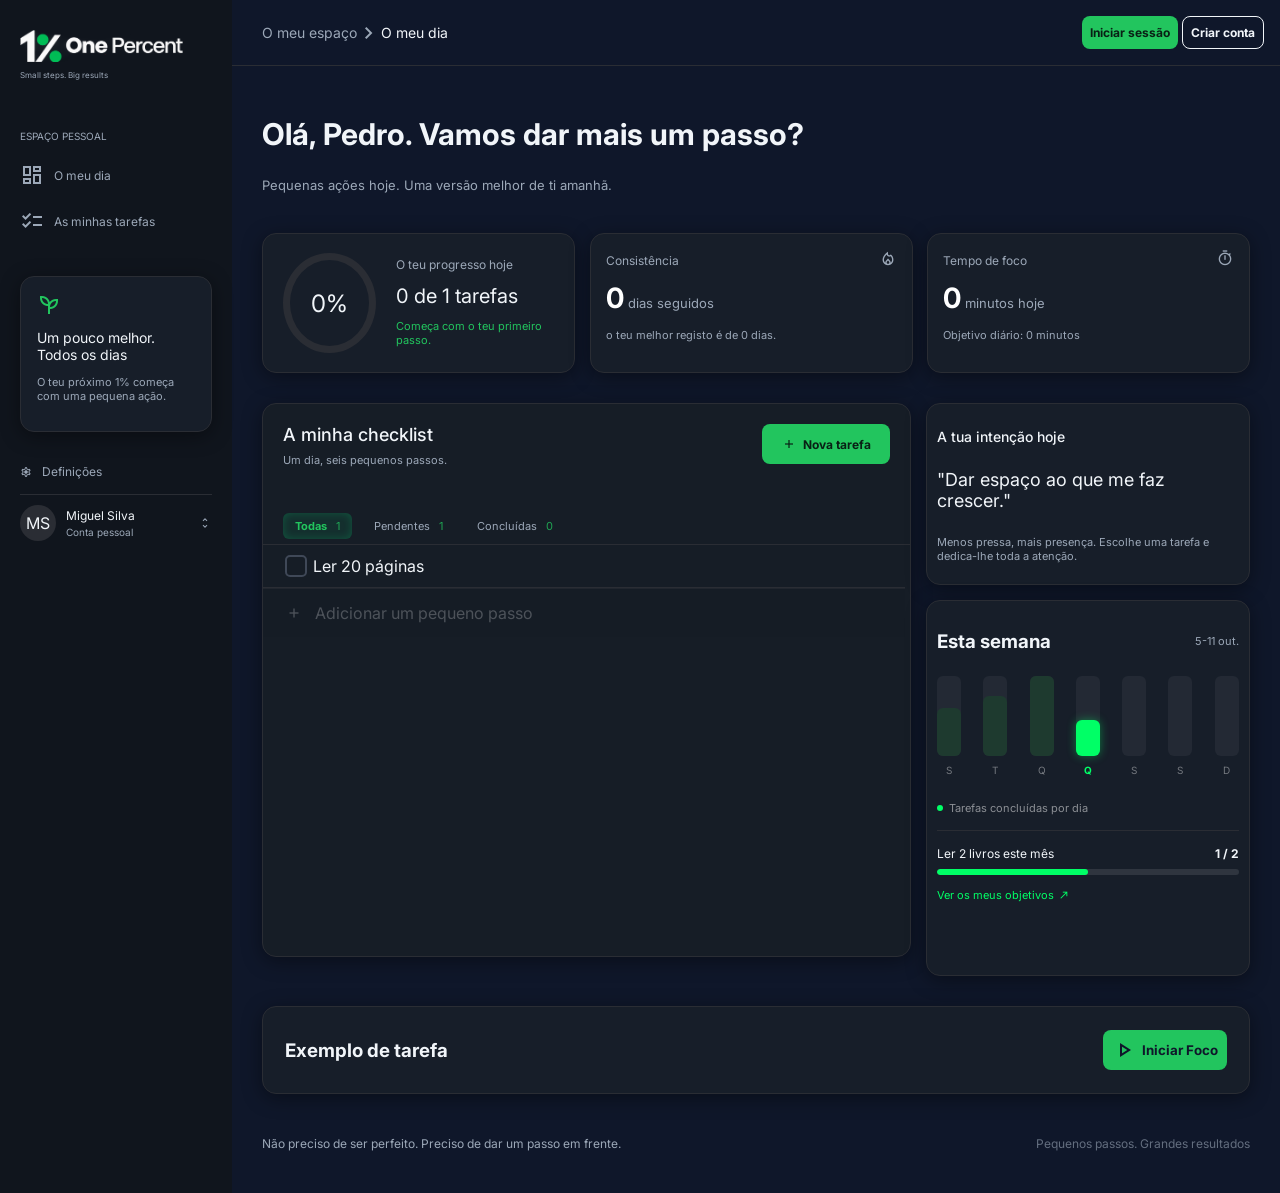
==== commit ba83b25e: "Add authentication links to the header Add styled sign-in and account-creation buttons to the homepa" ====
--- a/frontend/index.html
+++ b/frontend/index.html
@@ -43,12 +43,18 @@
 
     <div id="app-content">
         <header>
-            <button type="button" id="btn-menu" class="mobile-menu-toggle">
-                <span class="material-symbols-outlined">menu</span>
-            </button>
-            <div class="letra-transparente">O meu espaço </div> 
-            <span class="material-symbols-outlined letra-transparente">chevron_right</span>
-            <div>O meu dia</div>
+            <span>
+                <button type="button" id="btn-menu" class="mobile-menu-toggle">
+                    <span class="material-symbols-outlined icone-header">menu</span>
+                </button>
+                <div class="letra-transparente">O meu espaço </div>
+                <span class="material-symbols-outlined letra-transparente icone-header">chevron_right</span>
+                <div>O meu dia</div>
+            </span>
+            <div id="header-autenticacao">
+                <button type="button" onclick="window.location.href='login.html'" id="btn-login">Iniciar sessão</button>
+                <button type="button" onclick="window.location.href='registo.html'" id="btn-registo">Criar conta</button>
+            </div>
         </header>
         
         <main>
--- a/frontend/css/style.css
+++ b/frontend/css/style.css
@@ -63,6 +63,47 @@
     align-items: center;
     border-bottom: 1px solid var(--border);
     gap: 10px;
+    justify-content: space-between;
+}
+
+header > span {
+    display: flex;
+    align-items: center;
+}
+
+#header-autenticacao > button {
+    font-family: 'Inter', sans-serif;
+    font-weight: bold;
+    font-size: 12px;
+    border-radius: 8px;
+    cursor: pointer;
+    transition: all 0.3s ease-in-out;
+}
+
+#btn-login {
+    background-color: var(--texto-verde);
+    color: var(--texto-botao);
+    border: none;
+    padding: 9px 8px;
+}
+
+#btn-registo {
+    background-color: transparent;
+    color: var(--text);
+    border: 1px solid var(--text);
+    padding: 8px 8px;
+}
+
+button#btn-login:hover {
+    box-shadow: 0 0 15px 5px #00ff88;
+    background-color: #00ff88;
+    color: #111;
+}
+
+button#btn-registo:hover {
+    box-shadow: 0 0 15px 5px #00ff88;
+    background-color: #00ff88;
+    color: #111;
 }
 
 header > div, header > span {
--- a/frontend/css/responsive.css
+++ b/frontend/css/responsive.css
@@ -99,6 +99,42 @@
 
 /* Telemóvel */
 @media screen and (max-width: 480px) {
+    header {
+        flex-direction: column-reverse;
+        padding: 16px 11px 10px 7px;
+    }
+
+    header > div {
+        align-self: end;
+    }
+
+    header > span {
+        /* border-top: 1px solid var(--border);
+        padding-top: 10px; */
+        align-self: start;
+        font-size: 10px;
+    }
+
+    header > span >  {
+        font-size: 10px;
+    }
+
+    .icone-header {
+        font-size: 16px;
+    }
+
+    #header-autenticacao > button {
+        font-size: 10px;
+    }
+
+    #btn-registo {
+        padding: 5px 4px;
+    }
+
+    #btn-login {
+        padding: 7px 6px;
+    }
+
     main {
         padding: 15px;
     }
@@ -202,7 +238,5 @@
         gap: 0px;
         margin: 0px;
     }
-
-   
 }
 
